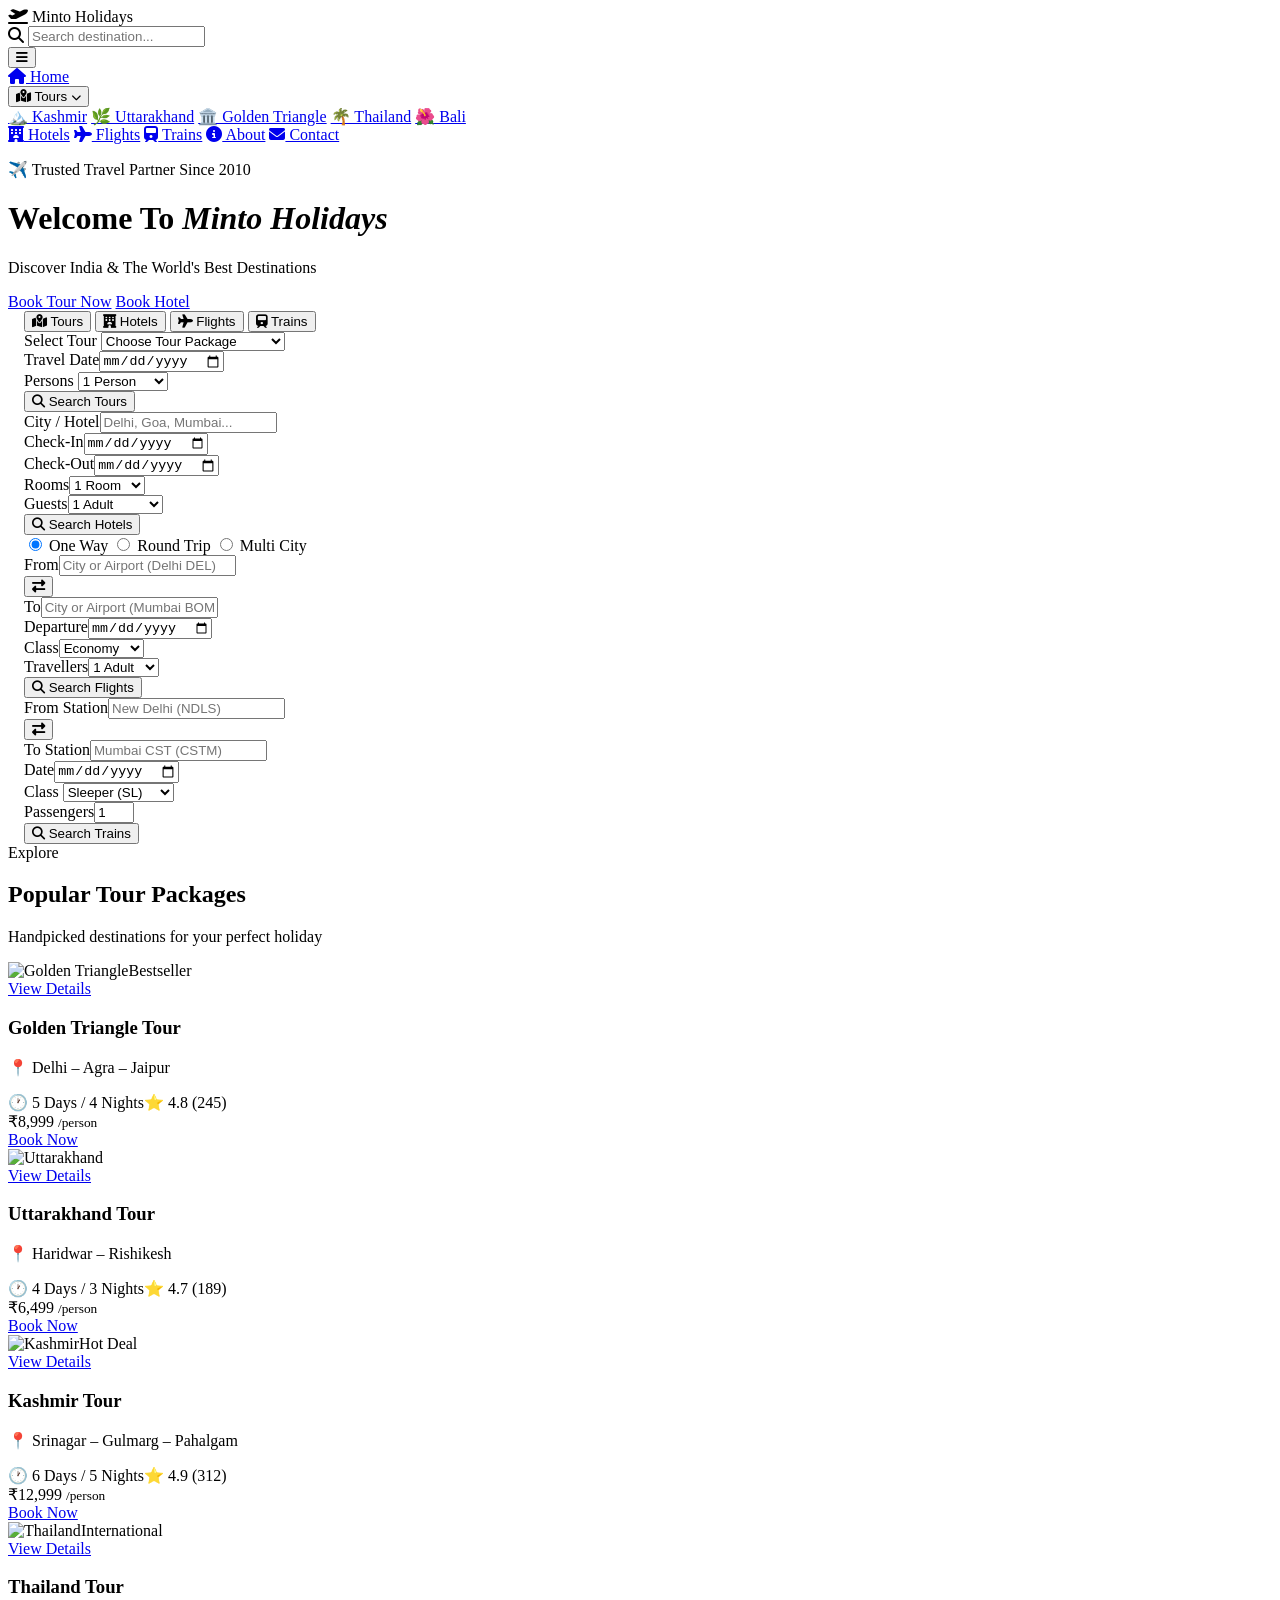
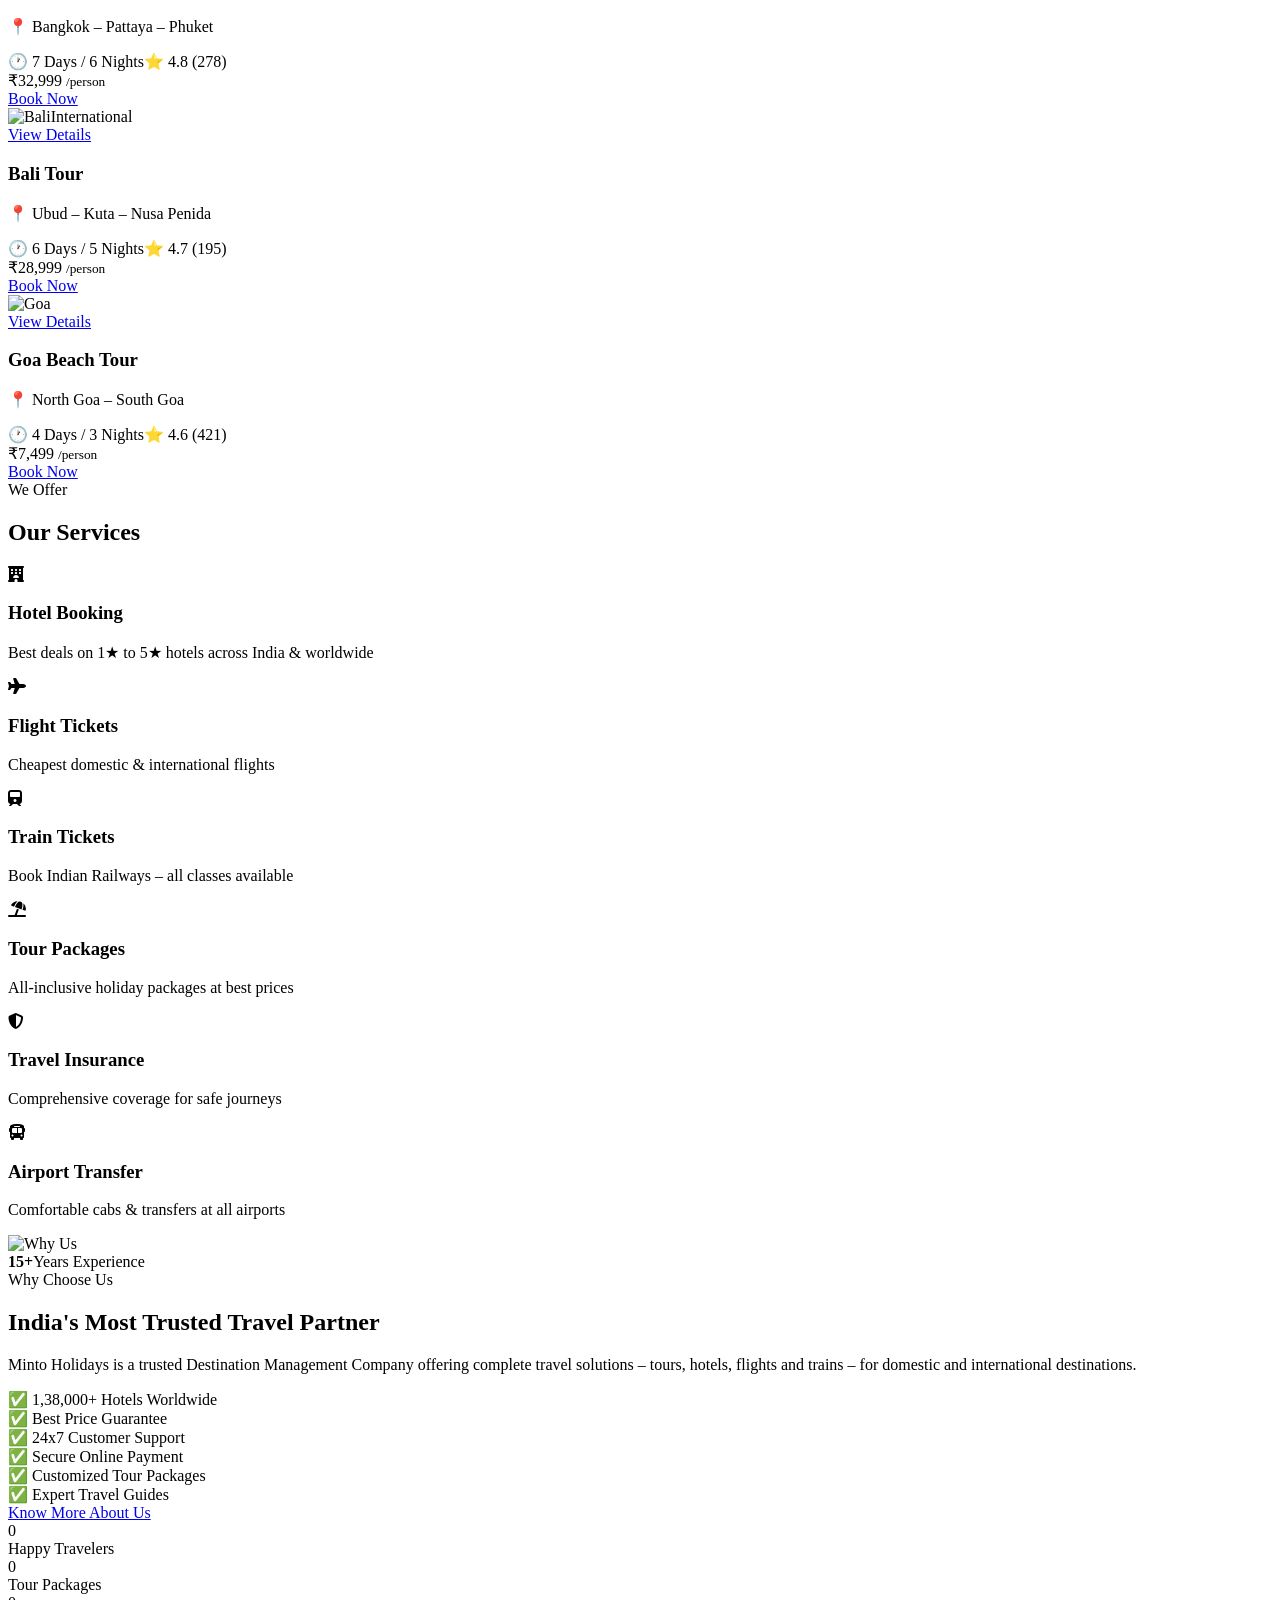
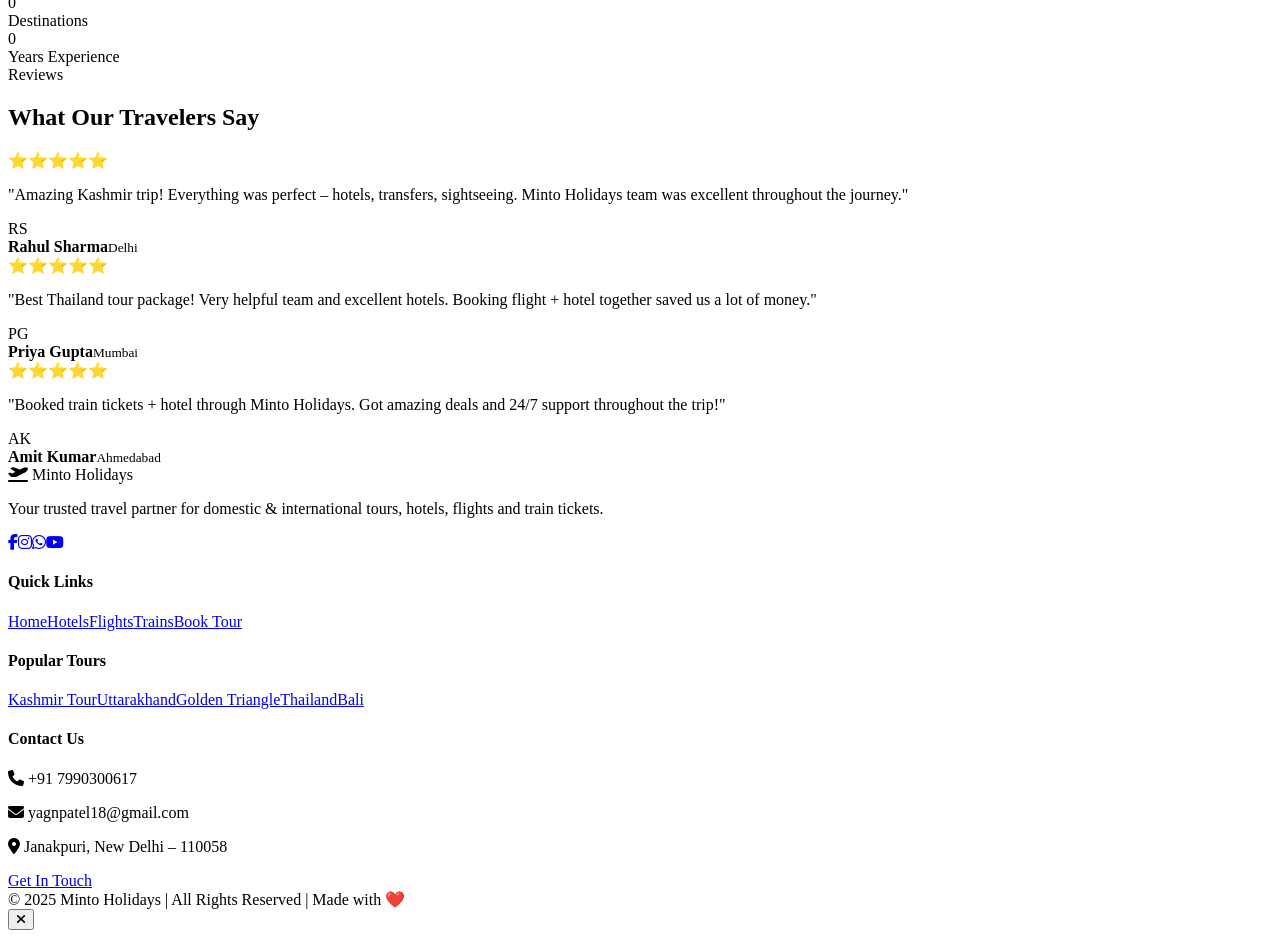
==== index.html @ ae667609 "Add files via upload" ====
<!DOCTYPE html>
<html lang="en">
<head>
<meta charset="UTF-8">
<meta name="viewport" content="width=device-width, initial-scale=1.0">
<title>Minto Holidays – Your Dream Destination</title>
<link rel="stylesheet" href="css/style.css">
<link rel="stylesheet" href="https://cdnjs.cloudflare.com/ajax/libs/font-awesome/6.5.0/css/all.min.css">
</head>
<body>
<header id="hdr">
  <div class="nav">
    <div class="logo"><i class="fas fa-plane-departure"></i> Minto Holidays</div>
    <div class="search-wrap">
      <i class="fas fa-search si"></i>
      <input type="text" id="srch" placeholder="Search destination...">
    </div>
    <button class="ham" onclick="toggleMenu()"><i class="fas fa-bars"></i></button>
    <nav class="menu" id="menu">
      <a href="index.html" class="active"><i class="fas fa-home"></i> Home</a>
      <div class="dd">
        <button class="dd-btn"><i class="fas fa-map-marked-alt"></i> Tours <i class="fas fa-chevron-down" style="font-size:10px"></i></button>
        <div class="dd-menu">
          <a href="kashmir.html">🏔️ Kashmir</a>
          <a href="uttarakhand.html">🌿 Uttarakhand</a>
          <a href="golden.html">🏛️ Golden Triangle</a>
          <a href="thailand.html">🌴 Thailand</a>
          <a href="bali.html">🌺 Bali</a>
        </div>
      </div>
      <a href="hotels.html"><i class="fas fa-hotel"></i> Hotels</a>
      <a href="flights.html"><i class="fas fa-plane"></i> Flights</a>
      <a href="trains.html"><i class="fas fa-train"></i> Trains</a>
      <a href="about.html"><i class="fas fa-info-circle"></i> About</a>
      <a href="contact.html"><i class="fas fa-envelope"></i> Contact</a>
    </nav>
  </div>
</header>

<!-- HERO SLIDER -->
<div class="hero">
  <div class="slides">
    <div class="slide active" style="background-image:url('https://images.unsplash.com/photo-1548013146-72479768bada?auto=format&fit=crop&w=1600&q=80')"></div>
    <div class="slide" style="background-image:url('images/kashmir.jpg')"></div>
    <div class="slide" style="background-image:url('images/thailand.jpg')"></div>
    <div class="slide" style="background-image:url('images/rishikesh.jpg')"></div>
    <div class="slide" style="background-image:url('images/header.jpg')"></div>
  </div>
  <div class="hero-ov"></div>
  <div class="hero-txt">
    <p class="hero-tag">✈️ Trusted Travel Partner Since 2010</p>
    <h1>Welcome To <em>Minto Holidays</em></h1>
    <p>Discover India & The World's Best Destinations</p>
    <div class="hero-btns">
      <a href="book.html" class="btn-h solid">Book Tour Now</a>
      <a href="hotels.html" class="btn-h outline">Book Hotel</a>
    </div>
  </div>
  <div class="dots" id="dots"></div>
</div>

<!-- BOOKING SECTION -->
<div style="padding:0 16px;">
<div class="bk-wrap">
  <div class="tabs">
    <button class="tab-btn on" onclick="showTab('tours')"><i class="fas fa-map-marked-alt"></i> Tours</button>
    <button class="tab-btn" onclick="showTab('hotels')"><i class="fas fa-hotel"></i> Hotels</button>
    <button class="tab-btn" onclick="showTab('flights')"><i class="fas fa-plane"></i> Flights</button>
    <button class="tab-btn" onclick="showTab('trains')"><i class="fas fa-train"></i> Trains</button>
  </div>
  <!-- TOURS -->
  <div class="tab-pane on" id="tab-tours">
    <div class="frow">
      <div class="fg"><label>Select Tour</label>
        <select id="st">
          <option value="">Choose Tour Package</option>
          <option>Kashmir Tour – 6D/5N</option><option>Uttarakhand Tour – 4D/3N</option>
          <option>Golden Triangle – 5D/4N</option><option>Thailand Tour – 7D/6N</option>
          <option>Bali Tour – 6D/5N</option><option>Goa Tour – 4D/3N</option>
          <option>Rajasthan Tour – 7D/6N</option><option>Himachal Pradesh – 5D/4N</option>
          <option>Kerala Tour – 6D/5N</option>
        </select>
      </div>
      <div class="fg"><label>Travel Date</label><input type="date" id="sd"></div>
      <div class="fg"><label>Persons</label>
        <select><option>1 Person</option><option>2 Persons</option><option>3 Persons</option><option>4+ Persons</option></select>
      </div>
      <div class="fg"><button class="sbtn" onclick="searchTours()"><i class="fas fa-search"></i> Search Tours</button></div>
    </div>
  </div>
  <!-- HOTELS -->
  <div class="tab-pane" id="tab-hotels">
    <div class="frow">
      <div class="fg" style="flex:2"><label>City / Hotel</label><input type="text" id="hcity" placeholder="Delhi, Goa, Mumbai..."></div>
      <div class="fg"><label>Check-In</label><input type="date" id="hci"></div>
      <div class="fg"><label>Check-Out</label><input type="date" id="hco"></div>
      <div class="fg"><label>Rooms</label><select id="hrooms"><option>1 Room</option><option>2 Rooms</option><option>3 Rooms</option></select></div>
      <div class="fg"><label>Guests</label><select id="hguests"><option>1 Adult</option><option>2 Adults</option><option>2A + 1 Child</option><option>3 Adults</option></select></div>
      <div class="fg"><button class="sbtn" onclick="searchHotels()"><i class="fas fa-search"></i> Search Hotels</button></div>
    </div>
  </div>
  <!-- FLIGHTS -->
  <div class="tab-pane" id="tab-flights">
    <div class="trip-row">
      <label><input type="radio" name="ftrip" value="one" checked> One Way</label>
      <label><input type="radio" name="ftrip" value="round"> Round Trip</label>
      <label><input type="radio" name="ftrip" value="multi"> Multi City</label>
    </div>
    <div class="frow">
      <div class="fg" style="flex:2"><label>From</label><input type="text" id="ff" placeholder="City or Airport (Delhi DEL)"></div>
      <div class="fg-swap"><button class="swap-btn" onclick="swapFlights()"><i class="fas fa-exchange-alt"></i></button></div>
      <div class="fg" style="flex:2"><label>To</label><input type="text" id="ft" placeholder="City or Airport (Mumbai BOM)"></div>
      <div class="fg"><label>Departure</label><input type="date" id="fd"></div>
      <div class="fg" id="retGrp" style="display:none"><label>Return</label><input type="date" id="fr"></div>
      <div class="fg"><label>Class</label><select id="fc"><option>Economy</option><option>Business</option><option>First Class</option></select></div>
      <div class="fg"><label>Travellers</label><select><option>1 Adult</option><option>2 Adults</option><option>3 Adults</option></select></div>
      <div class="fg"><button class="sbtn" onclick="searchFlights()"><i class="fas fa-search"></i> Search Flights</button></div>
    </div>
  </div>
  <!-- TRAINS -->
  <div class="tab-pane" id="tab-trains">
    <div class="frow">
      <div class="fg" style="flex:2"><label>From Station</label><input type="text" id="tf" placeholder="New Delhi (NDLS)"></div>
      <div class="fg-swap"><button class="swap-btn" onclick="swapTrains()"><i class="fas fa-exchange-alt"></i></button></div>
      <div class="fg" style="flex:2"><label>To Station</label><input type="text" id="tt" placeholder="Mumbai CST (CSTM)"></div>
      <div class="fg"><label>Date</label><input type="date" id="td"></div>
      <div class="fg"><label>Class</label>
        <select id="tc"><option>Sleeper (SL)</option><option>3rd AC (3A)</option><option>2nd AC (2A)</option><option>1st AC (1A)</option><option>Chair Car (CC)</option><option>General (GN)</option></select>
      </div>
      <div class="fg"><label>Passengers</label><input type="number" id="tpass" value="1" min="1" max="6"></div>
      <div class="fg"><button class="sbtn" onclick="searchTrains()"><i class="fas fa-search"></i> Search Trains</button></div>
    </div>
  </div>
</div>
</div>

<!-- TOUR PACKAGES -->
<section class="tours-bg">
  <div class="container">
    <div class="sec-head"><span class="sec-tag">Explore</span><h2>Popular Tour Packages</h2><p>Handpicked destinations for your perfect holiday</p></div>
    <div class="cards-grid">
      <div class="card" data-t="golden triangle delhi agra jaipur">
        <div class="card-img"><img src="https://images.unsplash.com/photo-1548013146-72479768bada?auto=format&fit=crop&w=600&q=80" alt="Golden Triangle"><span class="badge">Bestseller</span><div class="card-ov"><a href="golden.html" class="view-btn">View Details</a></div></div>
        <div class="card-body"><h3>Golden Triangle Tour</h3><p class="card-loc">📍 Delhi – Agra – Jaipur</p><div class="card-meta"><span>🕐 5 Days / 4 Nights</span><span>⭐ 4.8 (245)</span></div><div class="card-foot"><div class="price">₹8,999 <small>/person</small></div><a href="book.html?tour=Golden+Triangle" class="bk-btn">Book Now</a></div></div>
      </div>
      <div class="card" data-t="uttarakhand haridwar rishikesh">
        <div class="card-img"><img src="images/rishikesh.jpg" alt="Uttarakhand"><div class="card-ov"><a href="uttarakhand.html" class="view-btn">View Details</a></div></div>
        <div class="card-body"><h3>Uttarakhand Tour</h3><p class="card-loc">📍 Haridwar – Rishikesh</p><div class="card-meta"><span>🕐 4 Days / 3 Nights</span><span>⭐ 4.7 (189)</span></div><div class="card-foot"><div class="price">₹6,499 <small>/person</small></div><a href="book.html?tour=Uttarakhand" class="bk-btn">Book Now</a></div></div>
      </div>
      <div class="card" data-t="kashmir srinagar gulmarg pahalgam">
        <div class="card-img"><img src="images/kashmir.jpg" alt="Kashmir"><span class="badge hot">Hot Deal</span><div class="card-ov"><a href="kashmir.html" class="view-btn">View Details</a></div></div>
        <div class="card-body"><h3>Kashmir Tour</h3><p class="card-loc">📍 Srinagar – Gulmarg – Pahalgam</p><div class="card-meta"><span>🕐 6 Days / 5 Nights</span><span>⭐ 4.9 (312)</span></div><div class="card-foot"><div class="price">₹12,999 <small>/person</small></div><a href="book.html?tour=Kashmir" class="bk-btn">Book Now</a></div></div>
      </div>
      <div class="card" data-t="thailand bangkok pattaya phuket international">
        <div class="card-img"><img src="images/pattaya.jpg" alt="Thailand"><span class="badge intl">International</span><div class="card-ov"><a href="thailand.html" class="view-btn">View Details</a></div></div>
        <div class="card-body"><h3>Thailand Tour</h3><p class="card-loc">📍 Bangkok – Pattaya – Phuket</p><div class="card-meta"><span>🕐 7 Days / 6 Nights</span><span>⭐ 4.8 (278)</span></div><div class="card-foot"><div class="price">₹32,999 <small>/person</small></div><a href="book.html?tour=Thailand" class="bk-btn">Book Now</a></div></div>
      </div>
      <div class="card" data-t="bali indonesia ubud kuta international">
        <div class="card-img"><img src="https://images.unsplash.com/photo-1501785888041-af3ef285b470?auto=format&fit=crop&w=600&q=80" alt="Bali"><span class="badge intl">International</span><div class="card-ov"><a href="bali.html" class="view-btn">View Details</a></div></div>
        <div class="card-body"><h3>Bali Tour</h3><p class="card-loc">📍 Ubud – Kuta – Nusa Penida</p><div class="card-meta"><span>🕐 6 Days / 5 Nights</span><span>⭐ 4.7 (195)</span></div><div class="card-foot"><div class="price">₹28,999 <small>/person</small></div><a href="book.html?tour=Bali" class="bk-btn">Book Now</a></div></div>
      </div>
      <div class="card" data-t="goa beach india domestic">
        <div class="card-img"><img src="https://images.unsplash.com/photo-1512343879784-a960bf40e7f2?auto=format&fit=crop&w=600&q=80" alt="Goa"><div class="card-ov"><a href="book.html?tour=Goa" class="view-btn">View Details</a></div></div>
        <div class="card-body"><h3>Goa Beach Tour</h3><p class="card-loc">📍 North Goa – South Goa</p><div class="card-meta"><span>🕐 4 Days / 3 Nights</span><span>⭐ 4.6 (421)</span></div><div class="card-foot"><div class="price">₹7,499 <small>/person</small></div><a href="book.html?tour=Goa" class="bk-btn">Book Now</a></div></div>
      </div>
    </div>
  </div>
</section>

<!-- SERVICES -->
<section>
  <div class="container">
    <div class="sec-head"><span class="sec-tag">We Offer</span><h2>Our Services</h2></div>
    <div class="srv-grid">
      <div class="srv" onclick="location.href='hotels.html'"><div class="srv-ic"><i class="fas fa-hotel"></i></div><h3>Hotel Booking</h3><p>Best deals on 1★ to 5★ hotels across India & worldwide</p></div>
      <div class="srv" onclick="location.href='flights.html'"><div class="srv-ic"><i class="fas fa-plane"></i></div><h3>Flight Tickets</h3><p>Cheapest domestic & international flights</p></div>
      <div class="srv" onclick="location.href='trains.html'"><div class="srv-ic"><i class="fas fa-train"></i></div><h3>Train Tickets</h3><p>Book Indian Railways – all classes available</p></div>
      <div class="srv" onclick="location.href='book.html'"><div class="srv-ic"><i class="fas fa-umbrella-beach"></i></div><h3>Tour Packages</h3><p>All-inclusive holiday packages at best prices</p></div>
      <div class="srv"><div class="srv-ic"><i class="fas fa-shield-alt"></i></div><h3>Travel Insurance</h3><p>Comprehensive coverage for safe journeys</p></div>
      <div class="srv"><div class="srv-ic"><i class="fas fa-bus"></i></div><h3>Airport Transfer</h3><p>Comfortable cabs & transfers at all airports</p></div>
    </div>
  </div>
</section>

<!-- WHY US -->
<section class="why-bg">
  <div class="container">
    <div class="why-grid">
      <div class="why-img-box"><img src="https://images.unsplash.com/photo-1524492412937-b28074a5d7da?auto=format&fit=crop&w=800&q=80" alt="Why Us"><div class="why-badge"><strong>15+</strong><span>Years Experience</span></div></div>
      <div class="why-con">
        <span class="sec-tag">Why Choose Us</span>
        <h2>India's Most Trusted Travel Partner</h2>
        <p>Minto Holidays is a trusted Destination Management Company offering complete travel solutions – tours, hotels, flights and trains – for domestic and international destinations.</p>
        <div class="why-feats">
          <div class="wf"><span>✅</span> 1,38,000+ Hotels Worldwide</div>
          <div class="wf"><span>✅</span> Best Price Guarantee</div>
          <div class="wf"><span>✅</span> 24x7 Customer Support</div>
          <div class="wf"><span>✅</span> Secure Online Payment</div>
          <div class="wf"><span>✅</span> Customized Tour Packages</div>
          <div class="wf"><span>✅</span> Expert Travel Guides</div>
        </div>
        <a href="about.html" class="btn-main">Know More About Us</a>
      </div>
    </div>
  </div>
</section>

<!-- STATS -->
<section class="stats-sec">
  <div class="stats-grid">
    <div><div class="stat-n" data-n="15000">0</div><div class="stat-l">Happy Travelers</div></div>
    <div><div class="stat-n" data-n="250">0</div><div class="stat-l">Tour Packages</div></div>
    <div><div class="stat-n" data-n="50">0</div><div class="stat-l">Destinations</div></div>
    <div><div class="stat-n" data-n="15">0</div><div class="stat-l">Years Experience</div></div>
  </div>
</section>

<!-- TESTIMONIALS -->
<section>
  <div class="container">
    <div class="sec-head"><span class="sec-tag">Reviews</span><h2>What Our Travelers Say</h2></div>
    <div class="testi-grid">
      <div class="testi"><div class="stars">⭐⭐⭐⭐⭐</div><p>"Amazing Kashmir trip! Everything was perfect – hotels, transfers, sightseeing. Minto Holidays team was excellent throughout the journey."</p><div class="rev"><div class="rev-av">RS</div><div><strong>Rahul Sharma</strong><small>Delhi</small></div></div></div>
      <div class="testi"><div class="stars">⭐⭐⭐⭐⭐</div><p>"Best Thailand tour package! Very helpful team and excellent hotels. Booking flight + hotel together saved us a lot of money."</p><div class="rev"><div class="rev-av">PG</div><div><strong>Priya Gupta</strong><small>Mumbai</small></div></div></div>
      <div class="testi"><div class="stars">⭐⭐⭐⭐⭐</div><p>"Booked train tickets + hotel through Minto Holidays. Got amazing deals and 24/7 support throughout the trip!"</p><div class="rev"><div class="rev-av">AK</div><div><strong>Amit Kumar</strong><small>Ahmedabad</small></div></div></div>
    </div>
  </div>
</section>

<!-- FOOTER -->
<footer>
  <div class="foot-grid">
    <div><div class="foot-logo"><i class="fas fa-plane-departure"></i> Minto Holidays</div><p>Your trusted travel partner for domestic & international tours, hotels, flights and train tickets.</p><div class="socials"><a href="#"><i class="fab fa-facebook-f"></i></a><a href="#"><i class="fab fa-instagram"></i></a><a href="#"><i class="fab fa-whatsapp"></i></a><a href="#"><i class="fab fa-youtube"></i></a></div></div>
    <div><h4>Quick Links</h4><a href="index.html">Home</a><a href="hotels.html">Hotels</a><a href="flights.html">Flights</a><a href="trains.html">Trains</a><a href="book.html">Book Tour</a></div>
    <div><h4>Popular Tours</h4><a href="kashmir.html">Kashmir Tour</a><a href="uttarakhand.html">Uttarakhand</a><a href="golden.html">Golden Triangle</a><a href="thailand.html">Thailand</a><a href="bali.html">Bali</a></div>
    <div><h4>Contact Us</h4><p><i class="fas fa-phone"></i> +91 7990300617</p><p><i class="fas fa-envelope"></i> yagnpatel18@gmail.com</p><p><i class="fas fa-map-marker-alt"></i> Janakpuri, New Delhi – 110058</p><a href="contact.html" class="foot-btn">Get In Touch</a></div>
  </div>
  <div class="foot-bot">© 2025 Minto Holidays | All Rights Reserved | Made with ❤️</div>
</footer>

<!-- MODAL -->
<div class="modal" id="modal">
  <div class="modal-box">
    <button class="modal-close" onclick="closeModal()"><i class="fas fa-times"></i></button>
    <div id="modal-content"></div>
    <div id="modal-form" style="display:none">
      <h3>Complete Your Booking</h3>
      <div class="mform">
        <input type="text" id="m-name" placeholder="Full Name *">
        <input type="email" id="m-email" placeholder="Email Address">
        <input type="tel" id="m-phone" placeholder="Mobile Number *">
        <input type="hidden" id="m-detail">
        <button class="sbtn" onclick="submitBooking()">✅ Confirm Booking</button>
      </div>
    </div>
  </div>
</div>
<div class="toast" id="toast"></div>
<script src="js/main.js"></script>
</body>
</html>
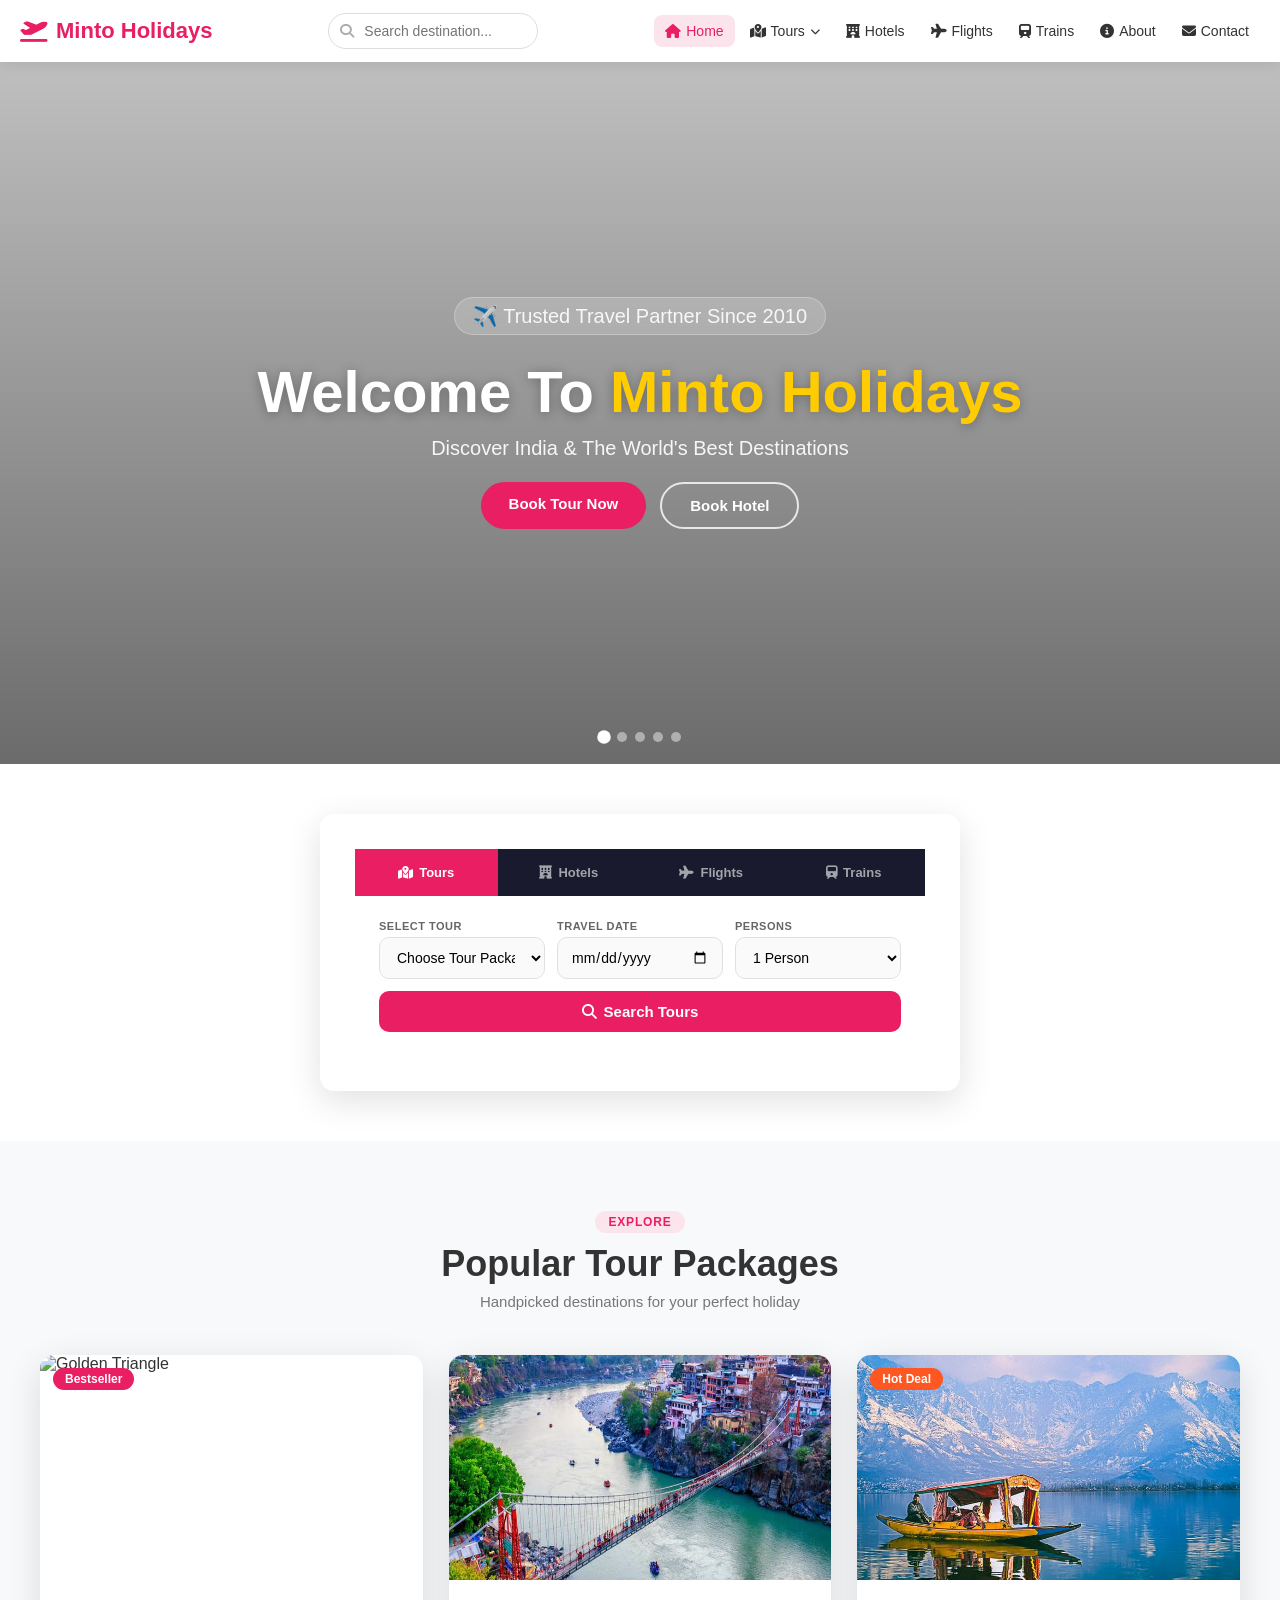
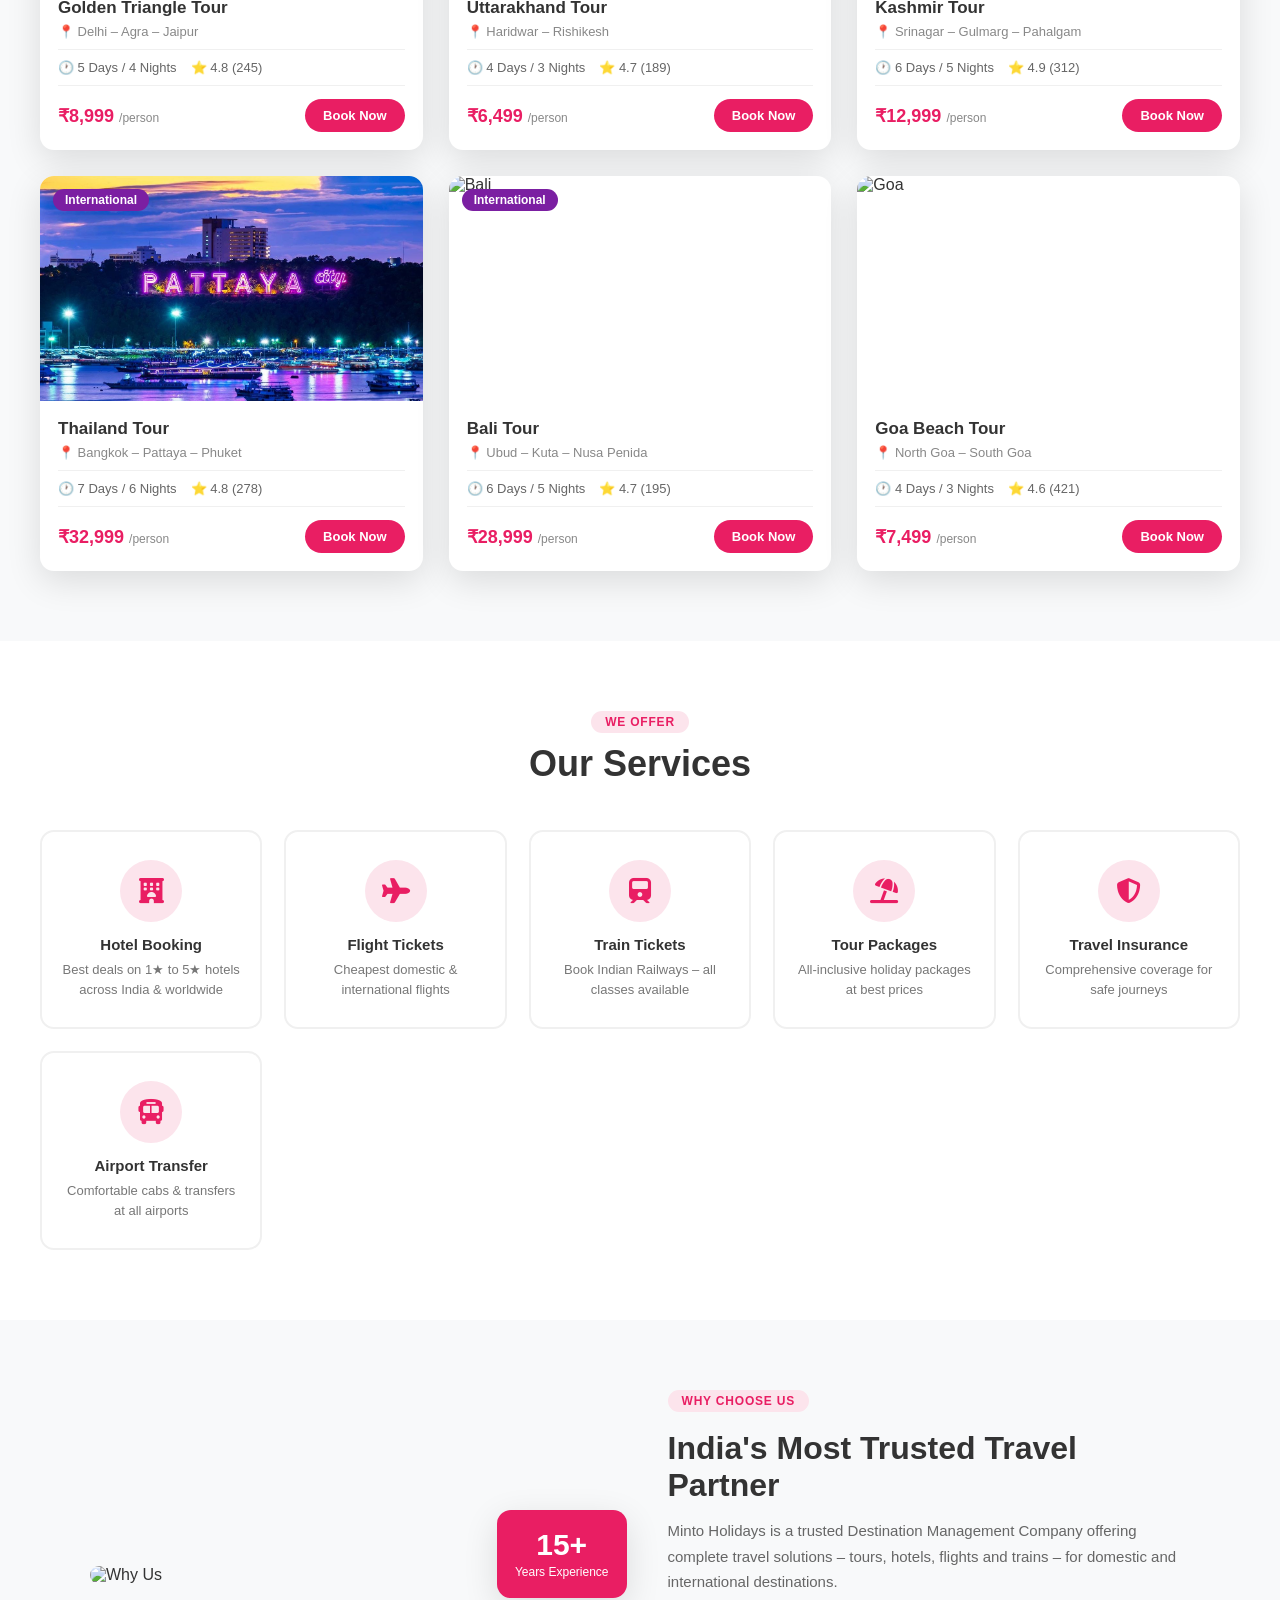
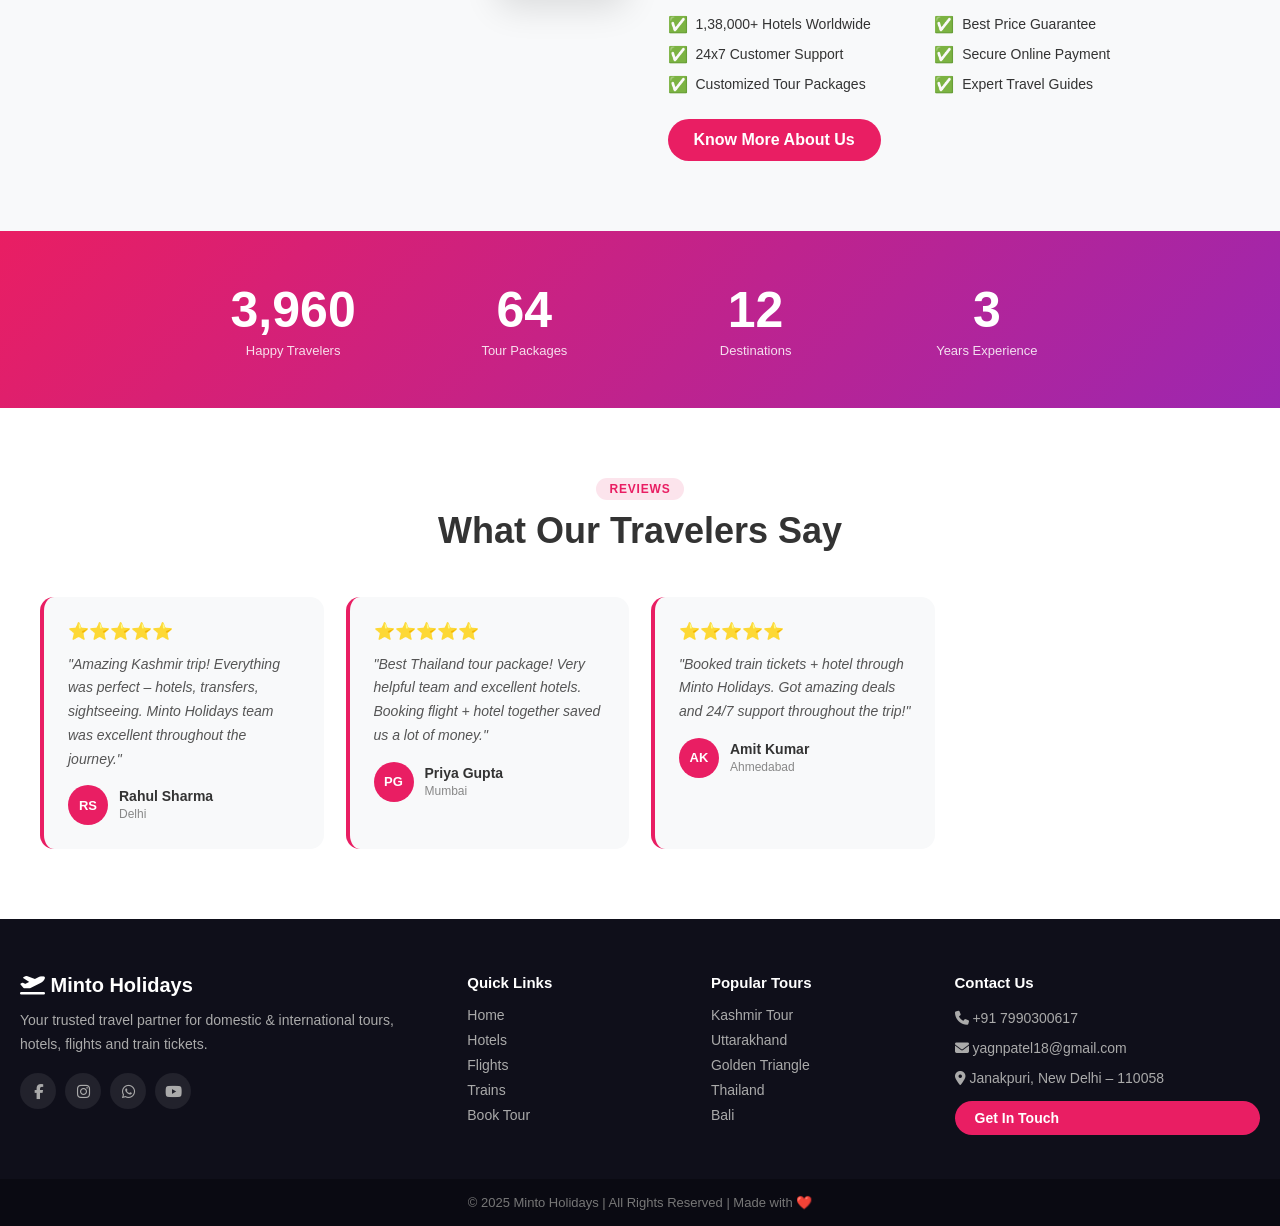
==== commit e37201f0: "Add files via upload" ====
--- a/index.html
+++ b/index.html
@@ -4,7 +4,7 @@
 <meta charset="UTF-8">
 <meta name="viewport" content="width=device-width, initial-scale=1.0">
 <title>Minto Holidays – Your Dream Destination</title>
-<link rel="stylesheet" href="css/style.css">
+<link rel="stylesheet" href="style.css">
 <link rel="stylesheet" href="https://cdnjs.cloudflare.com/ajax/libs/font-awesome/6.5.0/css/all.min.css">
 </head>
 <body>
@@ -41,10 +41,10 @@
 <div class="hero">
   <div class="slides">
     <div class="slide active" style="background-image:url('https://images.unsplash.com/photo-1548013146-72479768bada?auto=format&fit=crop&w=1600&q=80')"></div>
-    <div class="slide" style="background-image:url('images/kashmir.jpg')"></div>
-    <div class="slide" style="background-image:url('images/thailand.jpg')"></div>
-    <div class="slide" style="background-image:url('images/rishikesh.jpg')"></div>
-    <div class="slide" style="background-image:url('images/header.jpg')"></div>
+    <div class="slide" style="background-image:url('/kashmir.jpg')"></div>
+    <div class="slide" style="background-image:url('/thailand.jpg')"></div>
+    <div class="slide" style="background-image:url('/rishikesh.jpg')"></div>
+    <div class="slide" style="background-image:url('/header.jpg')"></div>
   </div>
   <div class="hero-ov"></div>
   <div class="hero-txt">
@@ -144,15 +144,15 @@
         <div class="card-body"><h3>Golden Triangle Tour</h3><p class="card-loc">📍 Delhi – Agra – Jaipur</p><div class="card-meta"><span>🕐 5 Days / 4 Nights</span><span>⭐ 4.8 (245)</span></div><div class="card-foot"><div class="price">₹8,999 <small>/person</small></div><a href="book.html?tour=Golden+Triangle" class="bk-btn">Book Now</a></div></div>
       </div>
       <div class="card" data-t="uttarakhand haridwar rishikesh">
-        <div class="card-img"><img src="images/rishikesh.jpg" alt="Uttarakhand"><div class="card-ov"><a href="uttarakhand.html" class="view-btn">View Details</a></div></div>
+        <div class="card-img"><img src="rishikesh.jpg" alt="Uttarakhand"><div class="card-ov"><a href="uttarakhand.html" class="view-btn">View Details</a></div></div>
         <div class="card-body"><h3>Uttarakhand Tour</h3><p class="card-loc">📍 Haridwar – Rishikesh</p><div class="card-meta"><span>🕐 4 Days / 3 Nights</span><span>⭐ 4.7 (189)</span></div><div class="card-foot"><div class="price">₹6,499 <small>/person</small></div><a href="book.html?tour=Uttarakhand" class="bk-btn">Book Now</a></div></div>
       </div>
       <div class="card" data-t="kashmir srinagar gulmarg pahalgam">
-        <div class="card-img"><img src="images/kashmir.jpg" alt="Kashmir"><span class="badge hot">Hot Deal</span><div class="card-ov"><a href="kashmir.html" class="view-btn">View Details</a></div></div>
+        <div class="card-img"><img src="kashmir.jpg" alt="Kashmir"><span class="badge hot">Hot Deal</span><div class="card-ov"><a href="kashmir.html" class="view-btn">View Details</a></div></div>
         <div class="card-body"><h3>Kashmir Tour</h3><p class="card-loc">📍 Srinagar – Gulmarg – Pahalgam</p><div class="card-meta"><span>🕐 6 Days / 5 Nights</span><span>⭐ 4.9 (312)</span></div><div class="card-foot"><div class="price">₹12,999 <small>/person</small></div><a href="book.html?tour=Kashmir" class="bk-btn">Book Now</a></div></div>
       </div>
       <div class="card" data-t="thailand bangkok pattaya phuket international">
-        <div class="card-img"><img src="images/pattaya.jpg" alt="Thailand"><span class="badge intl">International</span><div class="card-ov"><a href="thailand.html" class="view-btn">View Details</a></div></div>
+        <div class="card-img"><img src="pattaya.jpg" alt="Thailand"><span class="badge intl">International</span><div class="card-ov"><a href="thailand.html" class="view-btn">View Details</a></div></div>
         <div class="card-body"><h3>Thailand Tour</h3><p class="card-loc">📍 Bangkok – Pattaya – Phuket</p><div class="card-meta"><span>🕐 7 Days / 6 Nights</span><span>⭐ 4.8 (278)</span></div><div class="card-foot"><div class="price">₹32,999 <small>/person</small></div><a href="book.html?tour=Thailand" class="bk-btn">Book Now</a></div></div>
       </div>
       <div class="card" data-t="bali indonesia ubud kuta international">
@@ -256,6 +256,6 @@
   </div>
 </div>
 <div class="toast" id="toast"></div>
-<script src="js/main.js"></script>
+<script src="main.js"></script>
 </body>
 </html>
--- a/style.css
+++ b/style.css
@@ -0,0 +1,330 @@
+/* =============================================
+   MINTO HOLIDAYS - COMPLETE STYLESHEET
+   ============================================= */
+:root {
+  --pink: #e91e63;
+  --pink-d: #c2185b;
+  --orange: #ff9800;
+  --dark: #1a1a2e;
+  --text: #333;
+  --bg: #f8f9fa;
+  --white: #fff;
+  --shadow: 0 10px 35px rgba(0,0,0,.12);
+  --radius: 14px;
+}
+*{margin:0;padding:0;box-sizing:border-box;}
+html{scroll-behavior:smooth;}
+body{font-family:'Segoe UI',Arial,sans-serif;color:var(--text);background:var(--white);}
+a{text-decoration:none;color:inherit;}
+img{max-width:100%;display:block;}
+
+/* ── HEADER ── */
+header{position:sticky;top:0;z-index:1000;background:var(--white);box-shadow:0 2px 15px rgba(0,0,0,.1);transition:box-shadow .3s;}
+.nav{max-width:1300px;margin:auto;display:flex;justify-content:space-between;align-items:center;padding:13px 20px;gap:12px;flex-wrap:wrap;position:relative;}
+.logo{font-size:22px;font-weight:800;color:var(--pink);display:flex;align-items:center;gap:8px;}
+.search-wrap{position:relative;display:flex;align-items:center;}
+.search-wrap .si{position:absolute;left:12px;color:#aaa;font-size:14px;pointer-events:none;}
+.search-wrap input{padding:9px 14px 9px 35px;border:1.5px solid #ddd;border-radius:25px;width:210px;font-size:14px;outline:none;transition:all .3s;}
+.search-wrap input:focus{border-color:var(--pink);width:250px;}
+.ham{display:none;background:none;border:none;font-size:24px;cursor:pointer;padding:4px;color:var(--text);}
+.menu{display:flex;align-items:center;gap:4px;}
+.menu a{padding:8px 11px;border-radius:8px;font-size:14px;font-weight:500;color:var(--text);transition:all .2s;display:flex;align-items:center;gap:5px;}
+.menu a:hover,.menu a.active{color:var(--pink);background:#fce4ec;}
+.dd{position:relative;}
+.dd-btn{padding:8px 11px;border-radius:8px;font-size:14px;font-weight:500;color:var(--text);cursor:pointer;display:flex;align-items:center;gap:5px;transition:all .2s;border:none;background:none;}
+.dd-btn:hover{color:var(--pink);background:#fce4ec;}
+.dd-menu{display:none;position:absolute;top:105%;left:0;background:var(--white);border-radius:12px;min-width:180px;box-shadow:0 12px 35px rgba(0,0,0,.15);padding:8px;z-index:200;}
+.dd:hover .dd-menu{display:block;}
+.dd-menu a{display:flex;align-items:center;gap:8px;padding:10px 14px;border-radius:8px;font-size:14px;}
+.dd-menu a:hover{background:#fce4ec;color:var(--pink);}
+
+/* ── HERO SLIDER ── */
+.hero{height:78vh;min-height:500px;position:relative;overflow:hidden;display:flex;align-items:center;justify-content:center;}
+.slides{position:absolute;inset:0;}
+.slide{position:absolute;inset:0;background-size:cover;background-position:center;opacity:0;transition:opacity 1.2s ease-in-out;}
+.slide.active{opacity:1;}
+.hero-ov{position:absolute;inset:0;z-index:1;background:linear-gradient(to bottom,rgba(0,0,0,.25),rgba(0,0,0,.58));}
+.hero-txt{position:relative;z-index:2;color:var(--white);text-align:center;padding:0 20px;}
+.hero-tag{display:inline-block;background:rgba(255,255,255,.18);backdrop-filter:blur(6px);border:1px solid rgba(255,255,255,.3);padding:6px 18px;border-radius:20px;font-size:14px;margin-bottom:14px;}
+.hero-txt h1{font-size:clamp(28px,5vw,58px);font-weight:800;line-height:1.2;margin-bottom:10px;text-shadow:0 2px 12px rgba(0,0,0,.3);}
+.hero-txt h1 em{color:#ffcc02;font-style:normal;}
+.hero-txt p{font-size:clamp(15px,2vw,20px);opacity:.92;margin-bottom:22px;}
+.hero-btns{display:flex;gap:14px;justify-content:center;flex-wrap:wrap;}
+.btn-h{padding:13px 28px;border-radius:30px;font-size:15px;font-weight:700;cursor:pointer;border:none;transition:all .3s;}
+.btn-h.solid{background:var(--pink);color:var(--white);}
+.btn-h.solid:hover{background:var(--pink-d);transform:translateY(-2px);}
+.btn-h.outline{background:transparent;color:var(--white);border:2px solid rgba(255,255,255,.8);}
+.btn-h.outline:hover{background:rgba(255,255,255,.15);}
+.dots{position:absolute;bottom:22px;left:50%;transform:translateX(-50%);z-index:3;display:flex;gap:8px;}
+.dot{width:10px;height:10px;border-radius:50%;background:rgba(255,255,255,.45);cursor:pointer;transition:all .3s;border:none;}
+.dot.active{background:var(--white);transform:scale(1.35);}
+
+/* ── BOOKING SECTION ── */
+.bk-wrap{max-width:1100px;margin:-52px auto 0;position:relative;z-index:10;background:var(--white);border-radius:var(--radius);box-shadow:0 20px 60px rgba(0,0,0,.16);overflow:hidden;}
+.tabs{display:flex;background:var(--dark);}
+.tab-btn{flex:1;padding:16px 8px;border:none;background:transparent;color:rgba(255,255,255,.6);font-size:13px;font-weight:600;cursor:pointer;transition:all .25s;display:flex;align-items:center;justify-content:center;gap:6px;}
+.tab-btn:hover{color:var(--white);}
+.tab-btn.on{background:var(--pink);color:var(--white);}
+.tab-pane{display:none;padding:24px;}
+.tab-pane.on{display:block;}
+.trip-row{display:flex;gap:20px;margin-bottom:14px;}
+.trip-row label{display:flex;align-items:center;gap:6px;font-size:14px;font-weight:500;cursor:pointer;}
+.trip-row input[type=radio]{accent-color:var(--pink);}
+.frow{display:flex;flex-wrap:wrap;gap:12px;align-items:flex-end;}
+.fg{flex:1;min-width:155px;}
+.fg label{display:block;font-size:11px;font-weight:700;color:#666;margin-bottom:5px;letter-spacing:.5px;text-transform:uppercase;}
+.fg input,.fg select{width:100%;padding:11px 13px;border:1.5px solid #e0e0e0;border-radius:10px;font-size:14px;outline:none;transition:all .25s;background:#fafafa;font-family:inherit;}
+.fg input:focus,.fg select:focus{border-color:var(--pink);background:var(--white);box-shadow:0 0 0 3px rgba(233,30,99,.08);}
+.sbtn{width:100%;padding:12px;background:var(--pink);color:var(--white);border:none;border-radius:10px;font-size:15px;font-weight:700;cursor:pointer;transition:all .25s;display:flex;align-items:center;justify-content:center;gap:7px;}
+.sbtn:hover{background:var(--pink-d);transform:translateY(-1px);}
+.swap-btn{background:#fce4ec;border:none;border-radius:50%;width:36px;height:36px;cursor:pointer;color:var(--pink);font-size:14px;transition:all .3s;margin-top:20px;flex-shrink:0;}
+.swap-btn:hover{background:var(--pink);color:var(--white);transform:rotate(180deg);}
+.fg-swap{flex:0;min-width:auto;display:flex;align-items:center;}
+
+/* ── LAYOUT ── */
+.container{max-width:1300px;margin:auto;padding:0 20px;}
+section{padding:70px 20px;}
+.sec-head{text-align:center;margin-bottom:45px;}
+.sec-tag{display:inline-block;background:#fce4ec;color:var(--pink);padding:4px 14px;border-radius:20px;font-size:12px;font-weight:700;text-transform:uppercase;letter-spacing:.8px;margin-bottom:10px;}
+.sec-head h2{font-size:clamp(22px,4vw,36px);font-weight:800;margin-bottom:8px;}
+.sec-head p{color:#777;font-size:15px;}
+
+/* ── TOUR CARDS ── */
+.tours-bg{background:var(--bg);}
+.cards-grid{display:grid;grid-template-columns:repeat(auto-fill,minmax(330px,1fr));gap:26px;}
+.card{background:var(--white);border-radius:var(--radius);overflow:hidden;box-shadow:var(--shadow);transition:all .3s;}
+.card:hover{transform:translateY(-7px);box-shadow:0 20px 50px rgba(0,0,0,.17);}
+.card-img{position:relative;height:225px;overflow:hidden;}
+.card-img img{width:100%;height:100%;object-fit:cover;transition:transform .5s;}
+.card:hover .card-img img{transform:scale(1.07);}
+.badge{position:absolute;top:13px;left:13px;background:var(--pink);color:var(--white);padding:4px 12px;border-radius:20px;font-size:12px;font-weight:600;}
+.badge.hot{background:#ff5722;}
+.badge.intl{background:#7b1fa2;}
+.card-ov{position:absolute;inset:0;background:rgba(0,0,0,.4);opacity:0;transition:all .3s;display:flex;align-items:center;justify-content:center;}
+.card:hover .card-ov{opacity:1;}
+.view-btn{background:var(--white);color:var(--pink);padding:10px 22px;border-radius:25px;font-weight:700;font-size:14px;transition:all .3s;}
+.view-btn:hover{background:var(--pink);color:var(--white);}
+.card-body{padding:18px;}
+.card-body h3{font-size:17px;font-weight:700;margin-bottom:6px;}
+.card-loc{color:#888;font-size:13px;display:flex;align-items:center;gap:4px;margin-bottom:10px;}
+.card-meta{display:flex;gap:14px;padding:10px 0;border-top:1px solid #f0f0f0;border-bottom:1px solid #f0f0f0;margin-bottom:13px;}
+.card-meta span{font-size:13px;color:#666;display:flex;align-items:center;gap:4px;}
+.card-foot{display:flex;justify-content:space-between;align-items:center;}
+.price{font-size:18px;font-weight:800;color:var(--pink);}
+.price small{font-size:12px;color:#888;font-weight:400;}
+.bk-btn{background:var(--pink);color:var(--white);padding:9px 18px;border-radius:25px;font-size:13px;font-weight:600;transition:all .25s;border:none;cursor:pointer;}
+.bk-btn:hover{background:var(--pink-d);}
+
+/* ── SERVICES ── */
+.srv-grid{display:grid;grid-template-columns:repeat(auto-fill,minmax(190px,1fr));gap:22px;}
+.srv{text-align:center;padding:28px 18px;border:2px solid #f0f0f0;border-radius:var(--radius);cursor:pointer;transition:all .3s;}
+.srv:hover{border-color:var(--pink);box-shadow:0 12px 35px rgba(233,30,99,.1);transform:translateY(-5px);}
+.srv-ic{width:62px;height:62px;background:#fce4ec;border-radius:50%;display:flex;align-items:center;justify-content:center;margin:0 auto 14px;font-size:25px;color:var(--pink);transition:all .3s;}
+.srv:hover .srv-ic{background:var(--pink);color:var(--white);}
+.srv h3{font-size:15px;font-weight:700;margin-bottom:7px;}
+.srv p{font-size:13px;color:#777;line-height:1.5;}
+
+/* ── WHY US ── */
+.why-bg{background:var(--bg);}
+.why-grid{display:grid;grid-template-columns:1fr 1fr;gap:55px;align-items:center;max-width:1100px;margin:auto;}
+.why-img-box{position:relative;}
+.why-img-box img{width:100%;border-radius:20px;}
+.why-badge{position:absolute;bottom:-14px;right:-14px;background:var(--pink);color:var(--white);padding:18px;border-radius:14px;text-align:center;box-shadow:var(--shadow);}
+.why-badge strong{font-size:30px;font-weight:800;display:block;}
+.why-badge span{font-size:12px;}
+.why-con h2{font-size:clamp(22px,3vw,32px);font-weight:800;margin:8px 0 14px;}
+.why-con p{color:#666;font-size:15px;line-height:1.7;margin-bottom:20px;}
+.why-feats{display:grid;grid-template-columns:1fr 1fr;gap:11px;margin-bottom:25px;}
+.wf{display:flex;align-items:center;gap:8px;font-size:14px;font-weight:500;}
+.wf span{color:#4caf50;font-size:16px;}
+.btn-main{display:inline-block;background:var(--pink);color:var(--white);padding:12px 26px;border-radius:25px;font-weight:700;transition:all .3s;}
+.btn-main:hover{background:var(--pink-d);transform:translateY(-2px);}
+
+/* ── STATS ── */
+.stats-sec{padding:50px 20px;background:linear-gradient(135deg,var(--pink),#9c27b0);color:var(--white);}
+.stats-grid{display:grid;grid-template-columns:repeat(4,1fr);gap:25px;text-align:center;max-width:900px;margin:auto;}
+.stat-n{font-size:clamp(30px,5vw,50px);font-weight:800;}
+.stat-l{font-size:13px;opacity:.85;margin-top:4px;}
+
+/* ── TESTIMONIALS ── */
+.testi-grid{display:grid;grid-template-columns:repeat(auto-fill,minmax(270px,1fr));gap:22px;}
+.testi{background:var(--bg);padding:24px;border-radius:var(--radius);border-left:4px solid var(--pink);transition:all .3s;}
+.testi:hover{box-shadow:var(--shadow);transform:translateY(-3px);}
+.stars{font-size:17px;margin-bottom:11px;}
+.testi p{font-size:14px;color:#555;line-height:1.7;font-style:italic;margin-bottom:14px;}
+.rev{display:flex;align-items:center;gap:11px;}
+.rev-av{width:40px;height:40px;background:var(--pink);color:var(--white);border-radius:50%;display:flex;align-items:center;justify-content:center;font-weight:700;font-size:13px;flex-shrink:0;}
+.rev strong{font-size:14px;display:block;}
+.rev small{color:#888;font-size:12px;}
+
+/* ── FOOTER ── */
+footer{background:#0f0f1a;color:#ccc;}
+.foot-grid{display:grid;grid-template-columns:2fr 1fr 1fr 1.5fr;gap:40px;padding:55px 20px 35px;max-width:1300px;margin:auto;}
+.foot-logo{font-size:20px;font-weight:800;color:var(--white);margin-bottom:12px;}
+.foot-grid p{font-size:14px;line-height:1.7;color:#aaa;margin-bottom:6px;}
+.foot-grid h4{color:var(--white);font-size:15px;margin-bottom:16px;font-weight:700;}
+.foot-grid a{display:block;color:#aaa;font-size:14px;margin-bottom:9px;transition:all .25s;}
+.foot-grid a:hover{color:var(--pink);padding-left:5px;}
+.socials{display:flex;gap:9px;margin-top:16px;}
+.socials a{width:36px;height:36px;background:rgba(255,255,255,.08);border-radius:50%;display:flex;align-items:center;justify-content:center;font-size:15px;transition:all .3s;}
+.socials a:hover{background:var(--pink);color:var(--white);transform:translateY(-3px);}
+.foot-btn{display:inline-block;background:var(--pink);color:var(--white)!important;padding:9px 20px;border-radius:22px;font-size:13px;font-weight:600;margin-top:10px;transition:all .3s;}
+.foot-btn:hover{background:var(--pink-d);}
+.foot-bot{background:rgba(0,0,0,.3);text-align:center;padding:16px;font-size:13px;color:#777;}
+
+/* ── MODAL ── */
+.modal{position:fixed;inset:0;background:rgba(0,0,0,.6);z-index:2000;display:none;align-items:center;justify-content:center;padding:20px;}
+.modal.show{display:flex;}
+.modal-box{background:var(--white);border-radius:20px;max-width:720px;width:100%;max-height:88vh;overflow-y:auto;padding:28px;position:relative;}
+.modal-close{position:absolute;top:14px;right:14px;background:#f0f0f0;border:none;width:32px;height:32px;border-radius:50%;cursor:pointer;font-size:16px;color:#666;transition:all .2s;}
+.modal-close:hover{background:var(--pink);color:var(--white);}
+.modal-box h3{font-size:20px;font-weight:700;margin-bottom:16px;}
+.res-list{display:flex;flex-direction:column;gap:11px;}
+.res-item{display:flex;justify-content:space-between;align-items:center;padding:15px;border:1.5px solid #f0f0f0;border-radius:12px;cursor:pointer;transition:all .25s;}
+.res-item:hover{border-color:var(--pink);background:#fce4ec;}
+.res-item h4{font-size:15px;font-weight:700;}
+.res-item p{font-size:13px;color:#666;margin-top:3px;}
+.res-price{font-size:18px;font-weight:800;color:var(--pink);}
+.avail{background:#e8f5e9;color:#2e7d32;padding:3px 10px;border-radius:12px;font-size:12px;font-weight:600;}
+.mform{display:flex;flex-direction:column;gap:11px;margin-top:14px;}
+.mform input,.mform select{padding:11px 14px;border:1.5px solid #ddd;border-radius:10px;font-size:14px;outline:none;transition:all .25s;font-family:inherit;}
+.mform input:focus,.mform select:focus{border-color:var(--pink);}
+
+/* ── PAGE HEADER ── */
+.pg-head{background:linear-gradient(135deg,var(--dark),var(--pink));color:var(--white);padding:55px 20px;text-align:center;}
+.pg-head h1{font-size:clamp(24px,5vw,42px);font-weight:800;}
+.pg-head p{font-size:16px;opacity:.85;margin-top:8px;}
+
+/* ── HOTEL CARDS ── */
+.h-grid{display:grid;grid-template-columns:repeat(auto-fill,minmax(310px,1fr));gap:24px;padding:50px 0;}
+.h-card{background:var(--white);border-radius:var(--radius);overflow:hidden;box-shadow:var(--shadow);transition:all .3s;}
+.h-card:hover{transform:translateY(-5px);}
+.h-card img{width:100%;height:205px;object-fit:cover;}
+.h-info{padding:17px;}
+.h-info h3{font-size:17px;margin-bottom:5px;}
+.h-loc{color:#888;font-size:13px;margin-bottom:6px;}
+.h-amn{font-size:13px;color:#555;margin-bottom:12px;}
+.h-foot{display:flex;justify-content:space-between;align-items:center;}
+.h-stars{color:var(--orange);letter-spacing:1px;font-size:15px;}
+.h-price{font-size:17px;font-weight:800;color:var(--pink);}
+
+/* ── FLIGHT / TRAIN CARDS ── */
+.f-card,.tr-card{background:var(--white);border-radius:var(--radius);box-shadow:var(--shadow);padding:20px;margin-bottom:14px;display:flex;justify-content:space-between;align-items:center;cursor:pointer;transition:all .25s;}
+.f-card:hover,.tr-card:hover{box-shadow:0 15px 45px rgba(0,0,0,.15);transform:translateX(3px);}
+.f-route{display:flex;align-items:center;gap:14px;}
+.f-city{text-align:center;}
+.f-city strong{font-size:22px;font-weight:800;display:block;}
+.f-city small{font-size:12px;color:#888;}
+.f-arrow{font-size:22px;color:var(--pink);}
+.f-det{font-size:13px;color:#666;margin-top:4px;}
+
+/* ── BOOKING FORM PAGE ── */
+.bk-wrap{max-width:640px;margin:50px auto;padding:35px;background:var(--white);border-radius:var(--radius);box-shadow:var(--shadow);}
+.bk-wrap h2{font-size:25px;font-weight:800;margin-bottom:22px;text-align:center;}
+.ff{width:100%;padding:12px 15px;border:1.5px solid #ddd;border-radius:10px;font-size:15px;outline:none;margin-bottom:14px;transition:all .25s;font-family:inherit;}
+.ff:focus{border-color:var(--pink);}
+.sub-btn{width:100%;padding:14px;background:var(--pink);color:var(--white);border:none;border-radius:10px;font-size:16px;font-weight:700;cursor:pointer;transition:all .3s;}
+.sub-btn:hover{background:var(--pink-d);}
+.suc-box{text-align:center;padding:35px 20px;display:none;}
+.suc-box .ck{font-size:58px;margin-bottom:14px;}
+.suc-box h3{font-size:22px;color:#2e7d32;margin-bottom:9px;}
+.back-btn{display:inline-block;background:var(--pink);color:var(--white);padding:10px 24px;border-radius:22px;margin-top:18px;}
+
+/* ── TOUR DETAIL ── */
+.t-detail{max-width:960px;margin:50px auto;padding:0 20px 60px;}
+.t-hero{border-radius:20px;overflow:hidden;height:400px;margin-bottom:30px;}
+.t-hero img{width:100%;height:100%;object-fit:cover;}
+.t-info h1{font-size:clamp(24px,4vw,36px);font-weight:800;}
+.t-price-row{display:flex;align-items:center;gap:18px;flex-wrap:wrap;margin:10px 0 18px;}
+.t-price{font-size:22px;font-weight:800;color:var(--pink);}
+.t-hl{display:flex;flex-wrap:wrap;gap:12px;margin-bottom:25px;}
+.hl{background:var(--bg);padding:9px 16px;border-radius:25px;font-size:13px;font-weight:500;display:flex;align-items:center;gap:5px;}
+.itinerary h2{font-size:22px;font-weight:800;margin-bottom:18px;}
+.day{display:flex;gap:18px;margin-bottom:18px;padding:18px;background:var(--bg);border-radius:12px;}
+.day-n{min-width:48px;height:48px;background:var(--pink);color:var(--white);border-radius:50%;display:flex;align-items:center;justify-content:center;font-weight:800;font-size:14px;flex-shrink:0;}
+.day-c h4{font-size:15px;margin-bottom:4px;}
+.day-c p{font-size:14px;color:#666;line-height:1.6;}
+.bk-tour{display:block;text-align:center;background:var(--pink);color:var(--white);padding:15px;border-radius:12px;font-size:16px;font-weight:700;margin-top:28px;transition:all .3s;}
+.bk-tour:hover{background:var(--pink-d);}
+
+/* ── CONTACT ── */
+.con-grid{display:grid;grid-template-columns:1fr 1fr;gap:50px;align-items:start;max-width:1100px;margin:auto;}
+.con-item{display:flex;gap:14px;align-items:flex-start;margin-bottom:22px;}
+.con-ic{width:48px;height:48px;background:#fce4ec;border-radius:50%;display:flex;align-items:center;justify-content:center;flex-shrink:0;color:var(--pink);font-size:18px;}
+.con-item h4{font-size:15px;font-weight:700;margin-bottom:4px;}
+.con-item p{font-size:14px;color:#666;line-height:1.6;}
+
+/* ── ADMIN PANEL ── */
+.admin-wrap{max-width:1200px;margin:40px auto;padding:0 20px;}
+.admin-header{background:var(--dark);color:var(--white);padding:20px 30px;border-radius:var(--radius);display:flex;justify-content:space-between;align-items:center;margin-bottom:30px;}
+.admin-header h2{font-size:20px;font-weight:700;}
+.admin-tabs{display:flex;gap:10px;flex-wrap:wrap;margin-bottom:25px;}
+.adm-tab{padding:10px 20px;border:2px solid #e0e0e0;border-radius:25px;background:var(--white);cursor:pointer;font-size:14px;font-weight:600;transition:all .25s;}
+.adm-tab.on{background:var(--pink);color:var(--white);border-color:var(--pink);}
+.adm-tab:hover{border-color:var(--pink);}
+.data-table{width:100%;border-collapse:collapse;background:var(--white);border-radius:var(--radius);overflow:hidden;box-shadow:var(--shadow);}
+.data-table th{background:var(--dark);color:var(--white);padding:13px 16px;text-align:left;font-size:13px;font-weight:600;}
+.data-table td{padding:12px 16px;border-bottom:1px solid #f0f0f0;font-size:14px;}
+.data-table tr:hover td{background:#fce4ec;}
+.data-table tr:last-child td{border-bottom:none;}
+.stat-cards{display:grid;grid-template-columns:repeat(auto-fill,minmax(200px,1fr));gap:20px;margin-bottom:30px;}
+.stat-card{background:var(--white);border-radius:var(--radius);padding:22px;box-shadow:var(--shadow);text-align:center;border-top:4px solid var(--pink);}
+.stat-card h3{font-size:32px;font-weight:800;color:var(--pink);margin-bottom:6px;}
+.stat-card p{font-size:14px;color:#666;}
+.badge-status{padding:4px 12px;border-radius:15px;font-size:12px;font-weight:600;}
+.badge-status.pending{background:#fff3e0;color:#e65100;}
+.badge-status.confirmed{background:#e8f5e9;color:#2e7d32;}
+.empty-msg{text-align:center;padding:50px;color:#888;font-size:16px;}
+.logout-btn{background:#c62828;color:var(--white);border:none;padding:9px 20px;border-radius:22px;cursor:pointer;font-size:14px;font-weight:600;}
+
+/* ── LOGIN PAGE ── */
+.login-page{min-height:100vh;background:linear-gradient(135deg,var(--dark),var(--pink));display:flex;align-items:center;justify-content:center;padding:20px;}
+.login-box{background:var(--white);border-radius:20px;padding:40px;width:100%;max-width:400px;box-shadow:0 25px 60px rgba(0,0,0,.3);}
+.login-box h2{font-size:24px;font-weight:800;text-align:center;margin-bottom:6px;}
+.login-box p{text-align:center;color:#888;font-size:14px;margin-bottom:25px;}
+.login-box input{width:100%;padding:13px 15px;border:1.5px solid #ddd;border-radius:10px;font-size:15px;outline:none;margin-bottom:14px;transition:all .25s;font-family:inherit;}
+.login-box input:focus{border-color:var(--pink);}
+.login-btn{width:100%;padding:14px;background:var(--pink);color:var(--white);border:none;border-radius:10px;font-size:16px;font-weight:700;cursor:pointer;transition:all .3s;}
+.login-btn:hover{background:var(--pink-d);}
+.login-err{color:#c62828;font-size:14px;text-align:center;margin-top:10px;display:none;}
+
+/* ── TOAST ── */
+.toast{position:fixed;bottom:28px;right:28px;z-index:3000;background:#2e7d32;color:var(--white);padding:13px 22px;border-radius:12px;font-size:14px;font-weight:500;box-shadow:0 10px 30px rgba(0,0,0,.2);transform:translateY(100px);opacity:0;transition:all .4s ease;max-width:340px;}
+.toast.show{transform:translateY(0);opacity:1;}
+.toast.err{background:#c62828;}
+
+/* ── RESPONSIVE ── */
+@media(max-width:1024px){
+  .foot-grid{grid-template-columns:1fr 1fr;}
+  .why-grid{grid-template-columns:1fr;}
+  .why-img-box{display:none;}
+  .stats-grid{grid-template-columns:repeat(2,1fr);}
+}
+@media(max-width:768px){
+  .ham{display:block;}
+  .search-wrap input{width:140px;}
+  .menu{position:absolute;top:62px;left:0;right:0;background:var(--white);flex-direction:column;align-items:stretch;padding:12px;display:none;box-shadow:0 12px 30px rgba(0,0,0,.15);z-index:999;}
+  .menu.open{display:flex;}
+  .menu a{padding:12px 14px;border-bottom:1px solid #f0f0f0;}
+  .dd-menu{position:static;box-shadow:none;background:var(--bg);}
+  .bk-wrap{margin:-30px 10px 0;}
+  .tabs{overflow-x:auto;}
+  .tab-btn{min-width:85px;font-size:12px;padding:13px 6px;}
+  .frow{flex-direction:column;}
+  .fg{min-width:100%;}
+  .fg-swap{display:none;}
+  .hero{height:62vh;}
+  .cards-grid{grid-template-columns:1fr;}
+  .why-feats{grid-template-columns:1fr;}
+  .con-grid{grid-template-columns:1fr;}
+  .admin-tabs{gap:6px;}
+  .data-table{font-size:12px;}
+  .data-table th,.data-table td{padding:9px 10px;}
+}
+@media(max-width:600px){
+  .foot-grid{grid-template-columns:1fr;}
+  .stats-grid{grid-template-columns:repeat(2,1fr);gap:18px;}
+  .f-card{flex-direction:column;gap:14px;text-align:center;}
+  .hero-btns{flex-direction:column;align-items:center;}
+  .stat-cards{grid-template-columns:repeat(2,1fr);}
+}
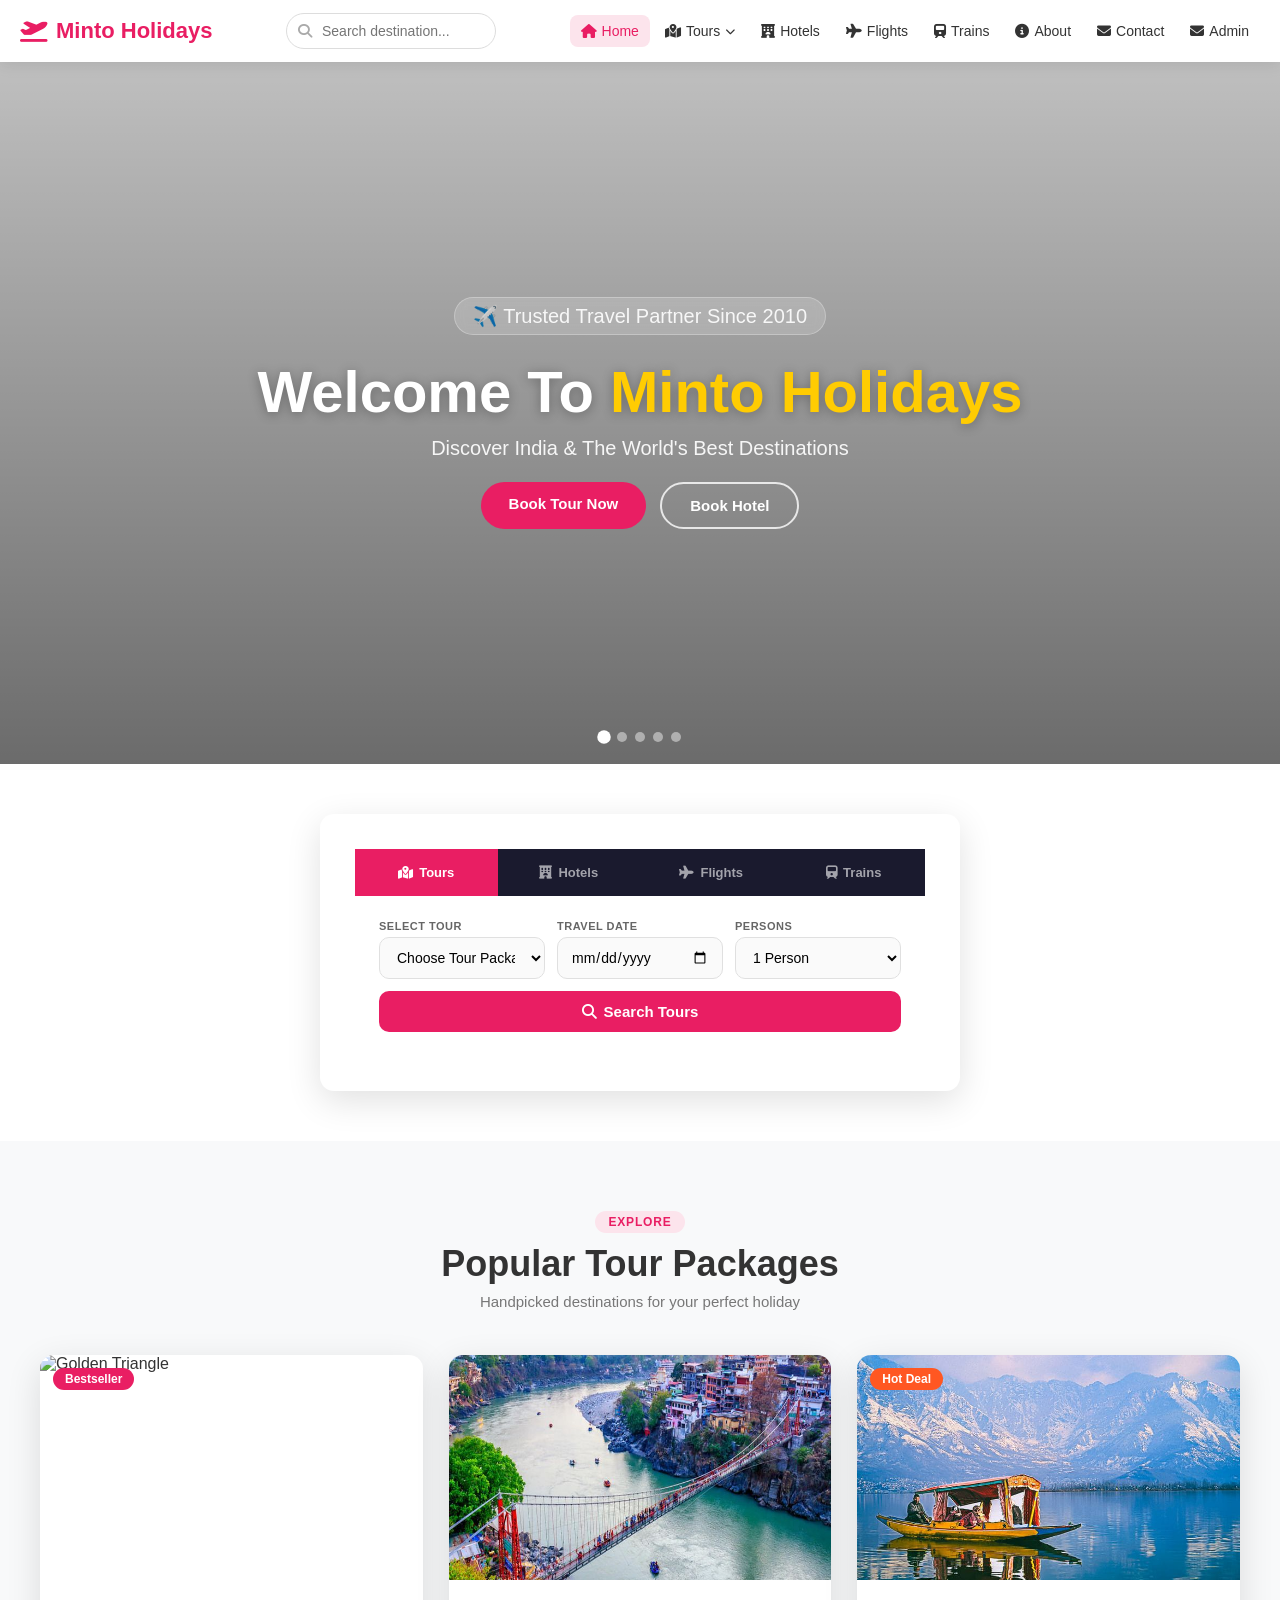
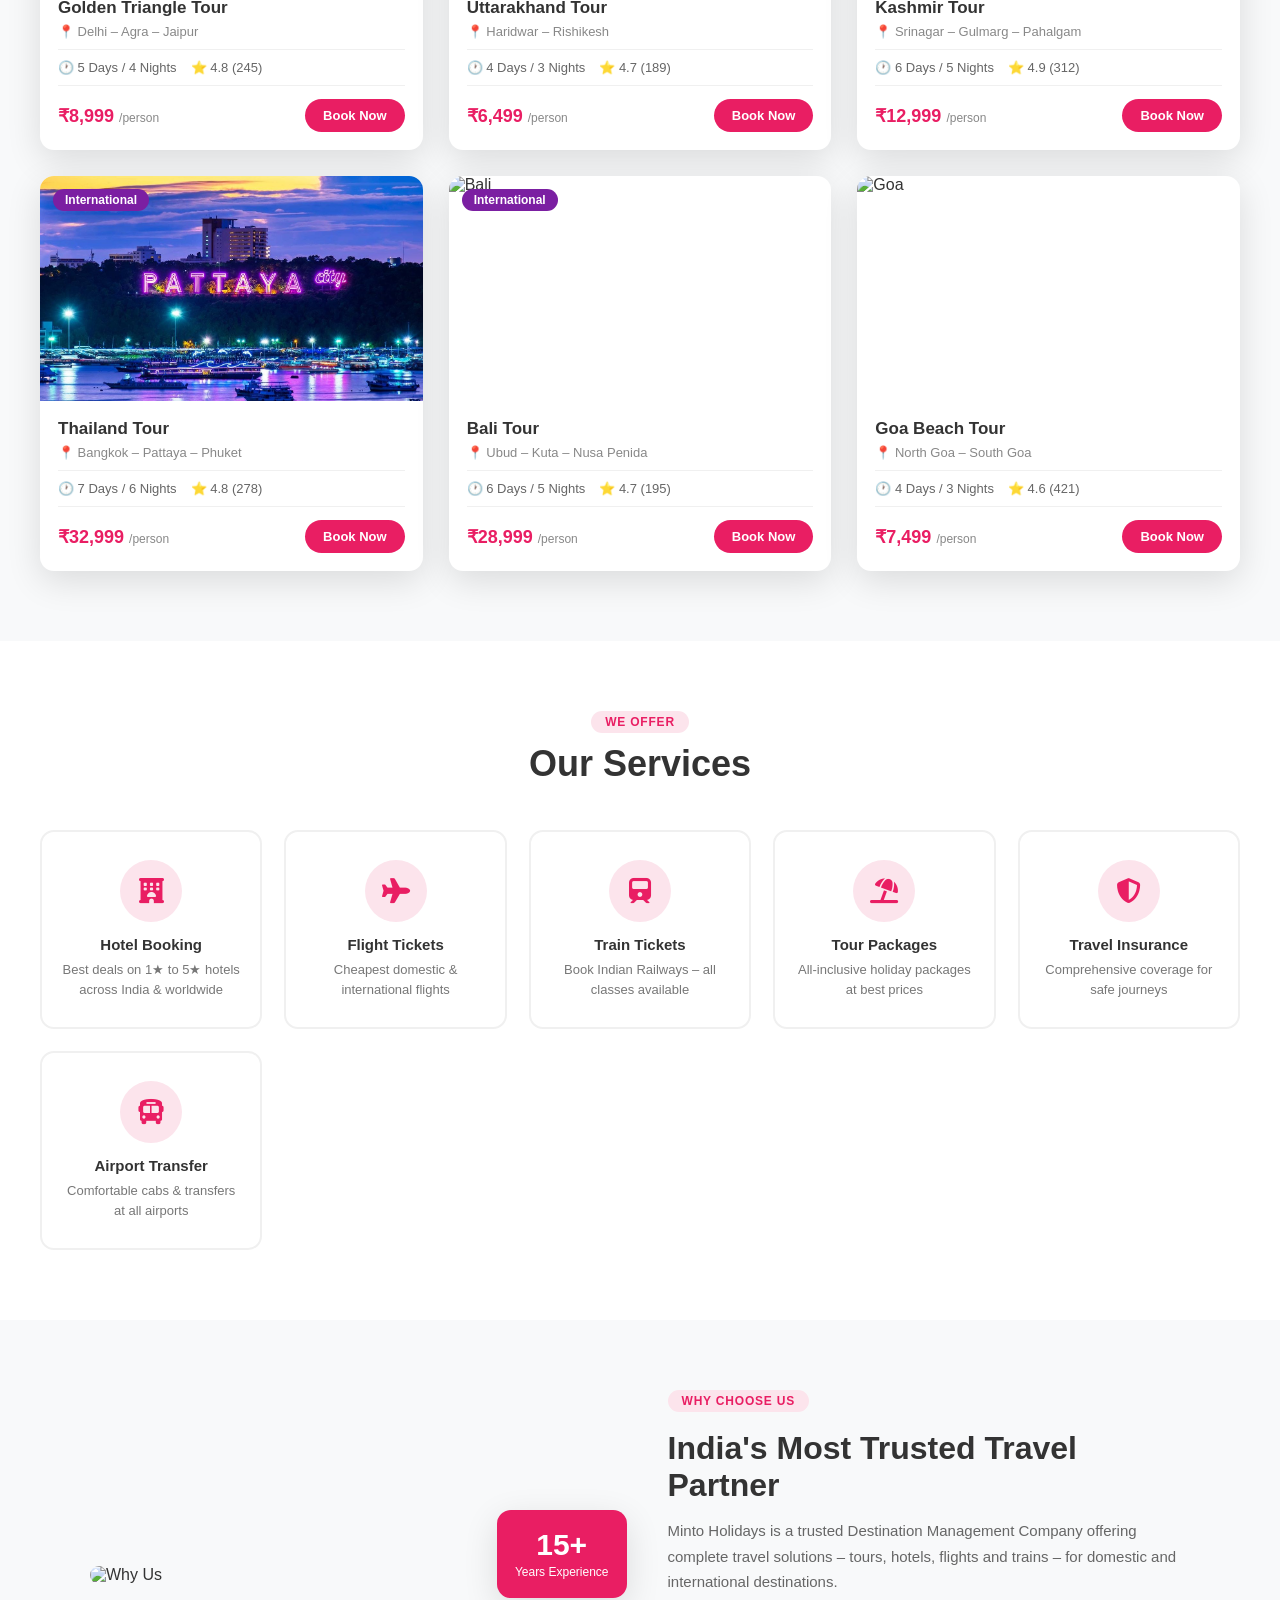
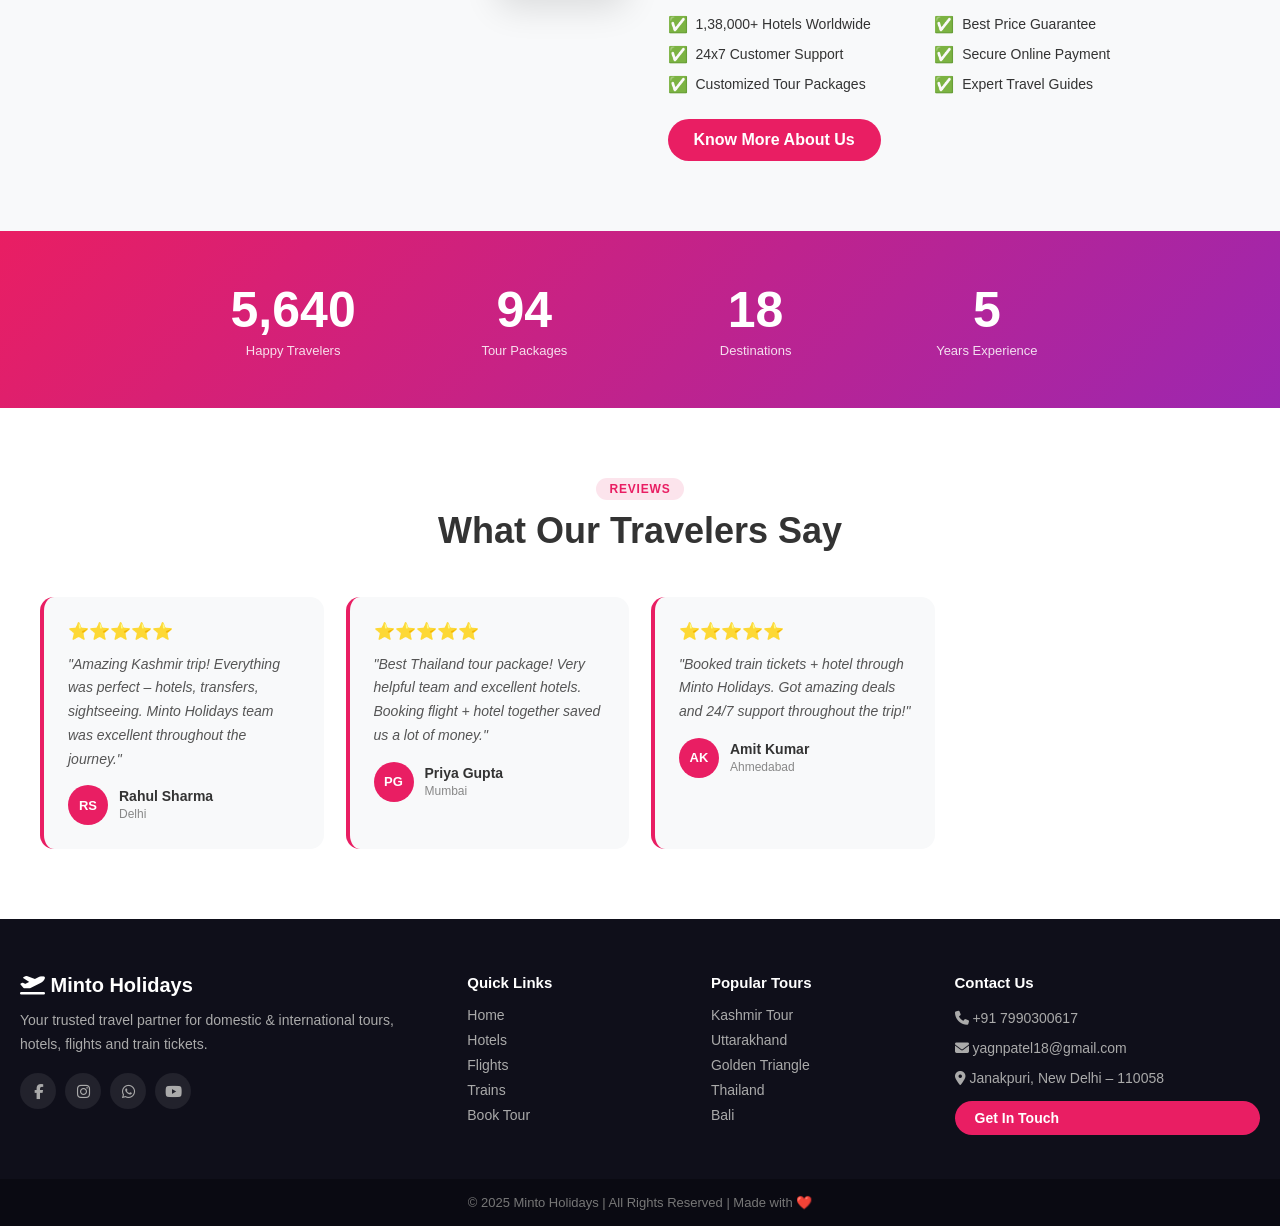
==== commit 2ef7183d: "Add Admin link to navigation in index.html" ====
--- a/index.html
+++ b/index.html
@@ -33,6 +33,8 @@
       <a href="trains.html"><i class="fas fa-train"></i> Trains</a>
       <a href="about.html"><i class="fas fa-info-circle"></i> About</a>
       <a href="contact.html"><i class="fas fa-envelope"></i> Contact</a>
+       <a href="login.html"><i class="fas fa-envelope"></i> Admin</a>
+      
     </nav>
   </div>
 </header>
